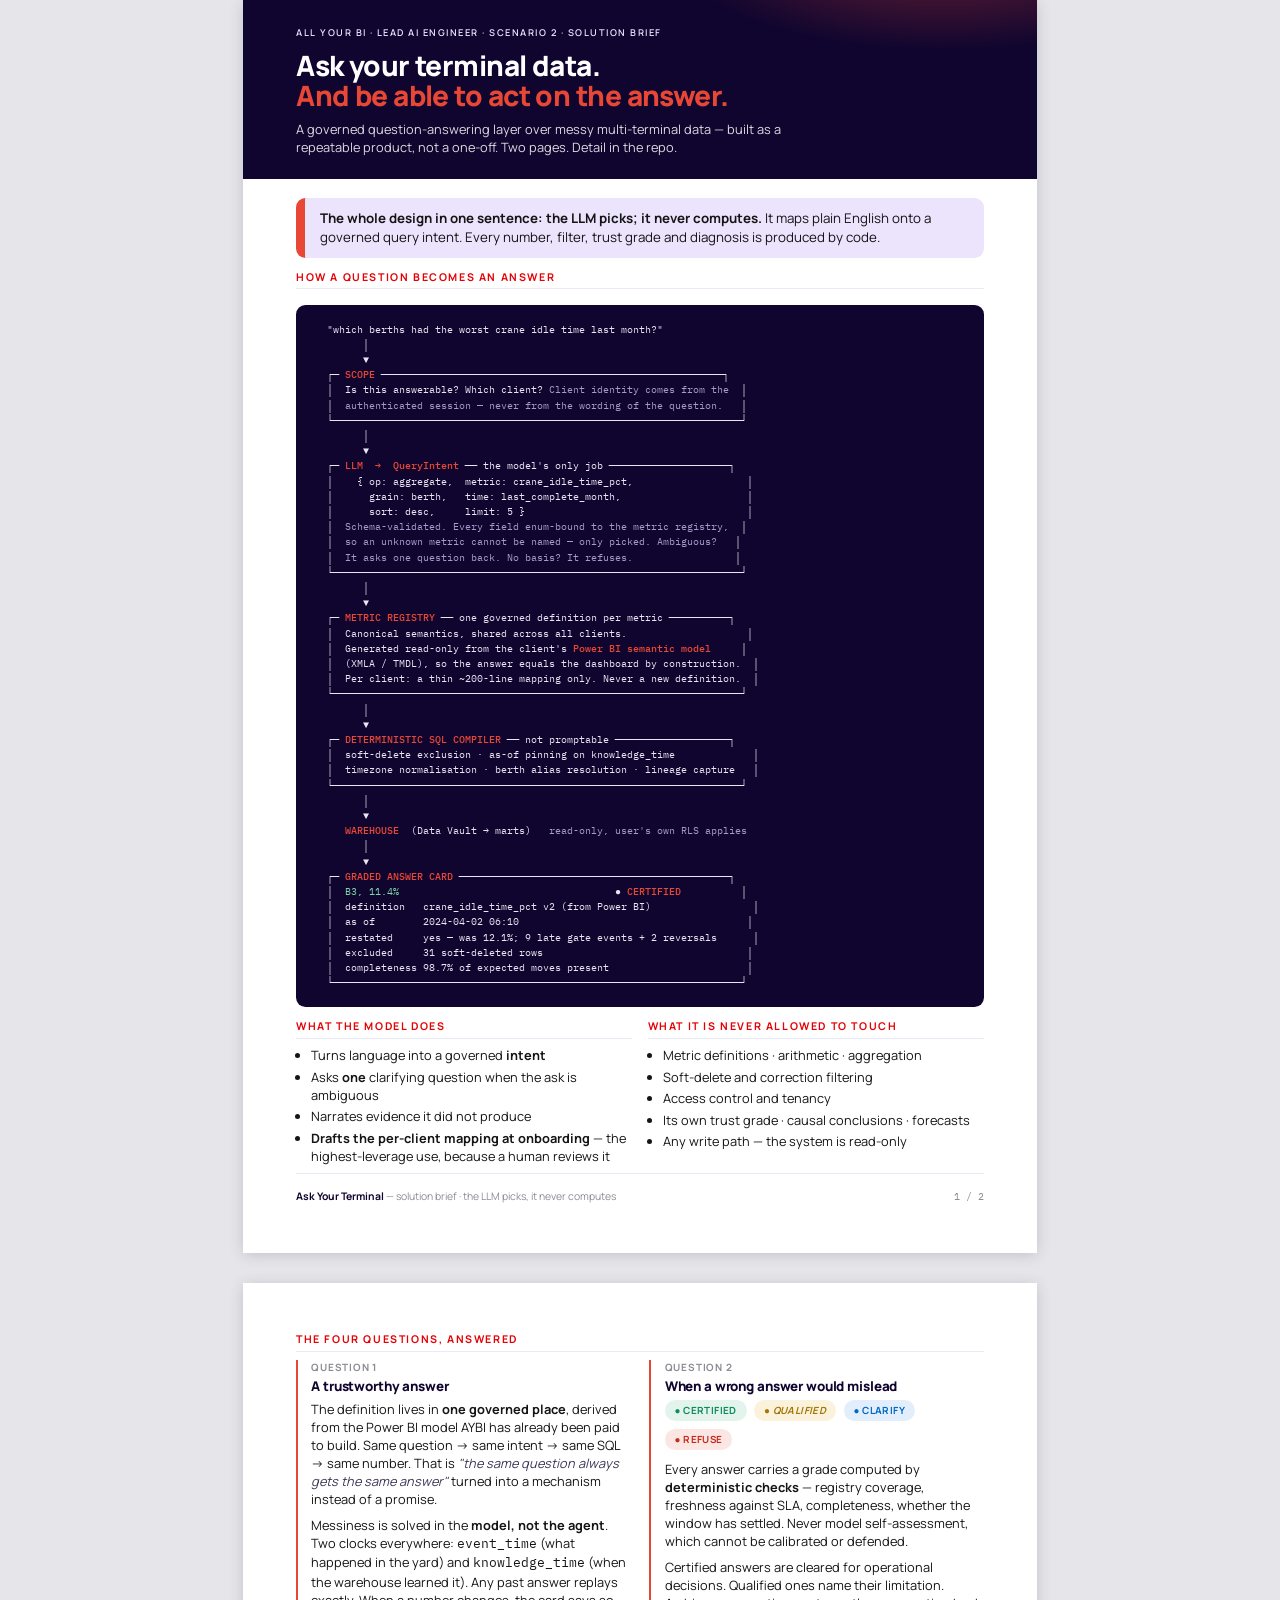
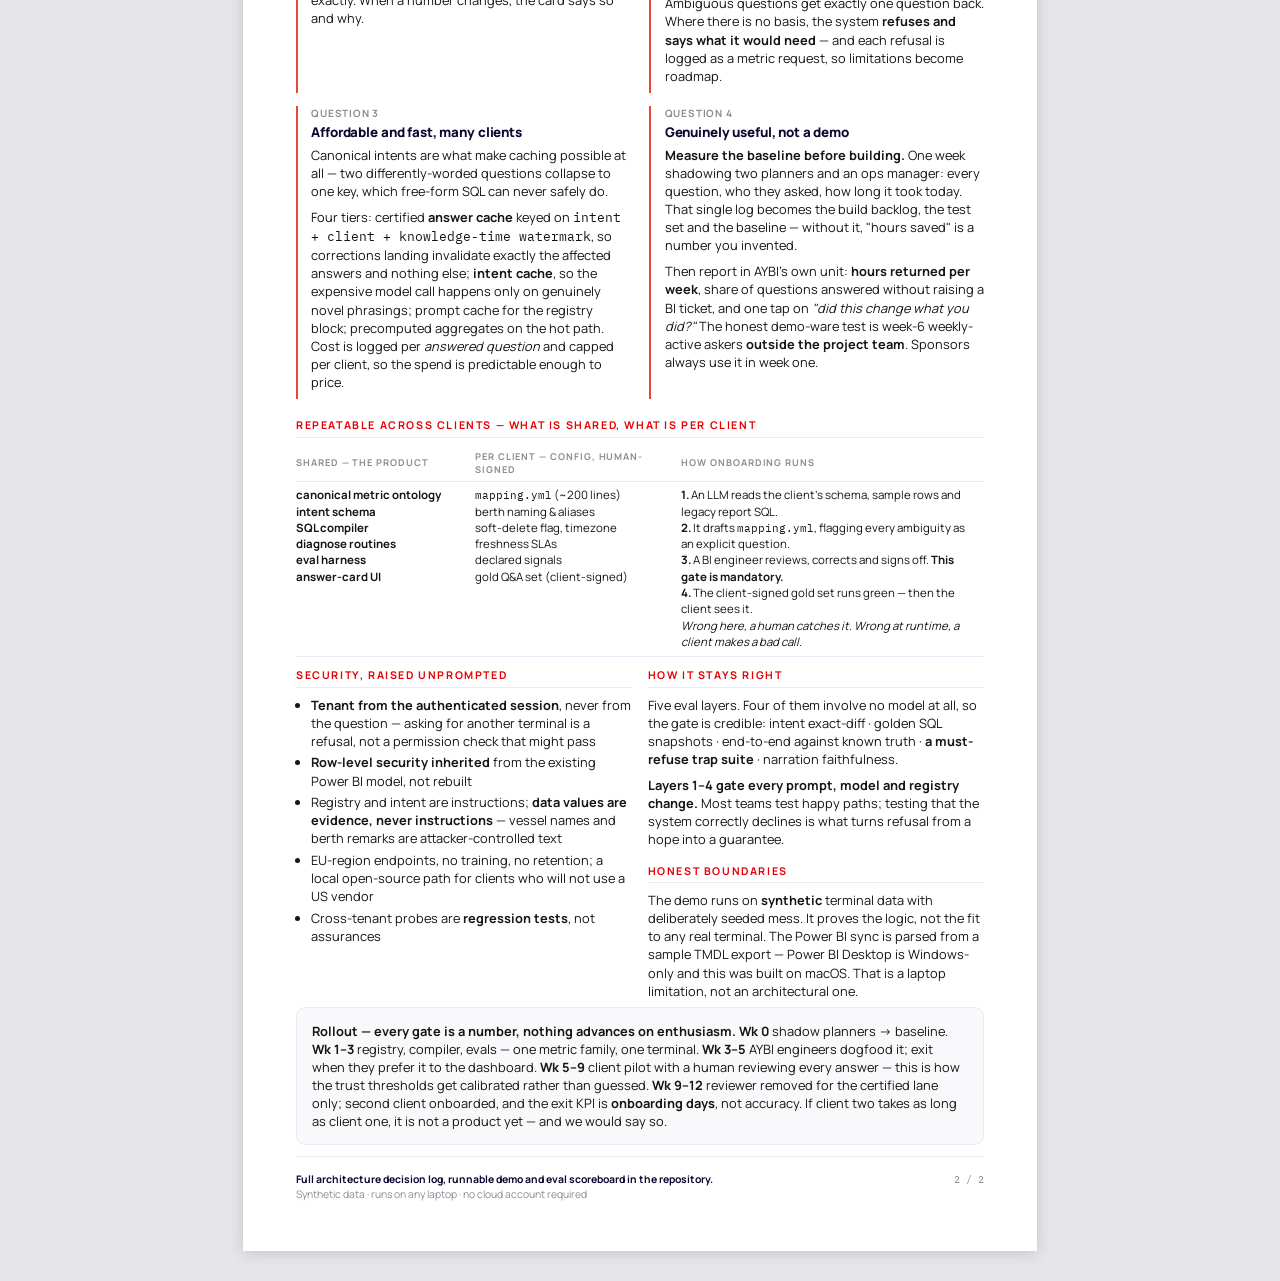
==== SOLUTION_BRIEF.html @ 462ec1a9 "Split docs by audience: 2-page solution brief ships, guide goes internal DECISIONS.html moves out of" ====
<!DOCTYPE html>
<html lang="en">
<head>
<meta charset="utf-8">
<meta name="viewport" content="width=device-width, initial-scale=1">
<title>Ask Your Terminal — Solution Brief</title>
<link rel="preconnect" href="https://fonts.googleapis.com">
<link rel="preconnect" href="https://fonts.gstatic.com" crossorigin>
<link href="https://fonts.googleapis.com/css2?family=Manrope:wght@400;500;600;800&family=IBM+Plex+Mono:wght@400;500&display=swap" rel="stylesheet">
<style>
@page{size:A4;margin:13mm 14mm}
:root{--dark:#10052f;--brand:#e94736;--brand-dark:#e50004;--purple:#403759;
  --lilac:#ece3fd;--g1:#f9f9fb;--g2:#e9ebf6;--g3:#8b8c93;--ink:#151515}
*{box-sizing:border-box}
body{margin:0;background:#e6e6ea;color:var(--ink);
  font-family:Manrope,-apple-system,Segoe UI,sans-serif;font-size:9.6pt;line-height:1.42}
code,pre,.mono{font-family:"IBM Plex Mono",ui-monospace,Menlo,monospace}
.page{width:210mm;min-height:297mm;padding:13mm 14mm;margin:0 auto 8mm;background:#fff;
  box-shadow:0 2px 14px rgba(16,5,47,.16);display:flex;flex-direction:column}

/* masthead */
.mast{background:var(--dark);color:#fff;margin:-13mm -14mm 5mm;padding:7mm 14mm 6mm;
  background-image:radial-gradient(420px 160px at 88% -30%,rgba(233,71,54,.42),transparent 65%)}
.mast .kick{font-size:7pt;letter-spacing:.16em;text-transform:uppercase;color:var(--lilac);
  font-weight:600;margin:0 0 3mm}
.mast h1{font-size:21pt;line-height:1.06;font-weight:800;letter-spacing:-.02em;margin:0 0 2.5mm}
.mast h1 em{font-style:normal;color:var(--brand)}
.mast p{margin:0;font-size:9.6pt;color:rgba(255,255,255,.85);max-width:62ch}

h2{font-size:8pt;letter-spacing:.15em;text-transform:uppercase;color:var(--brand-dark);
  font-weight:700;margin:5mm 0 2mm;padding-bottom:1mm;border-bottom:1px solid var(--g2)}
h2:first-of-type{margin-top:0}
h3{font-size:10pt;font-weight:800;margin:0 0 1mm;letter-spacing:-.01em}
p{margin:0 0 2mm}
.lead{font-size:10.2pt}
strong{font-weight:700}
.q{color:var(--purple);font-style:italic}

pre{background:var(--dark);color:#e9e6f3;padding:4.5mm 5mm;border-radius:2.5mm;
  font-size:7.6pt;line-height:1.5;margin:2mm 0 3mm;overflow:hidden}
pre b{color:var(--brand);font-weight:500}
pre i{color:#a49bcb;font-style:normal}
pre u{color:#7fd6a8;text-decoration:none}

.two{display:grid;grid-template-columns:1fr 1fr;gap:4mm}
.four{display:grid;grid-template-columns:1fr 1fr;gap:3.5mm 5mm}
.blk{border-left:2px solid var(--brand);padding-left:3.5mm}
.blk h3{color:var(--dark)}
.blk .qn{font-size:7.5pt;letter-spacing:.08em;text-transform:uppercase;color:var(--g3);
  font-weight:700;margin:0 0 .8mm}
ul{margin:0 0 2mm;padding-left:4mm}
li{margin:0 0 .9mm}

.callout{background:var(--g1);border:1px solid var(--g2);border-radius:2.5mm;padding:3.5mm 4mm;margin:0 0 3mm}
.callout p:last-child{margin-bottom:0}
.hero-line{background:var(--lilac);border-radius:2.5mm;padding:3mm 4mm;margin:0 0 3mm;
  font-size:10pt;border-left:2.5mm solid var(--brand)}
.hero-line p{margin:0}

table{width:100%;border-collapse:collapse;font-size:8.6pt;margin:0 0 3mm}
th{text-align:left;font-size:7pt;letter-spacing:.1em;text-transform:uppercase;color:var(--g3);
  border-bottom:1.5px solid var(--g2);padding:1.2mm 3mm 1.2mm 0;font-weight:700}
td{border-bottom:.5px solid var(--g2);padding:1.5mm 3mm 1.5mm 0;vertical-align:top}
td:first-child{font-weight:700;white-space:nowrap}

.badges{display:flex;gap:2mm;flex-wrap:wrap;margin:0 0 2.5mm}
.b{font-size:7.4pt;font-weight:700;padding:1mm 2.6mm;border-radius:10mm;letter-spacing:.04em}
.b.c{background:#e3f4ec;color:#0f8a5f}.b.q{background:#fbf2dc;color:#a37605}
.b.k{background:#e2eefc;color:#0069c2}.b.r{background:#fbe6e3;color:#c62b1c}

footer{margin-top:auto;padding-top:4mm;border-top:1px solid var(--g2);
  display:flex;justify-content:space-between;gap:4mm;font-size:7.8pt;color:var(--g3)}
footer b{color:var(--dark)}
.pnum{font-family:"IBM Plex Mono",monospace}

@media print{
  body{background:#fff}
  .page{box-shadow:none;margin:0;width:auto;min-height:0;padding:0}
  .page+.page{page-break-before:always}
  .mast{margin:0 0 5mm;padding:7mm 8mm 6mm;border-radius:0;
    -webkit-print-color-adjust:exact;print-color-adjust:exact}
  pre,.hero-line,.callout,.b{-webkit-print-color-adjust:exact;print-color-adjust:exact}
}
</style>
</head>
<body>

<!-- ══════════════ PAGE 1 ══════════════ -->
<section class="page">
  <div class="mast">
    <p class="kick">All Your BI · Lead AI Engineer · Scenario 2 · Solution Brief</p>
    <h1>Ask your terminal data.<br><em>And be able to act on the answer.</em></h1>
    <p>A governed question-answering layer over messy multi-terminal data — built as a
      repeatable product, not a one-off. Two pages. Detail in the repo.</p>
  </div>

  <div class="hero-line">
    <p><strong>The whole design in one sentence: the LLM picks; it never computes.</strong>
      It maps plain English onto a governed query intent. Every number, filter, trust grade
      and diagnosis is produced by code.</p>
  </div>

  <h2>How a question becomes an answer</h2>
<pre>  "which berths had the worst crane idle time last month?"
        │
        ▼
  ┌─ <b>SCOPE</b> ─────────────────────────────────────────────────────────┐
  │  Is this answerable? Which client? <i>Client identity comes from the</i>  │
  │  <i>authenticated session — never from the wording of the question.</i>   │
  └────────────────────────────────────────────────────────────────────┘
        │
        ▼
  ┌─ <b>LLM  →  QueryIntent</b> ── the model's only job ────────────────────┐
  │    { op: aggregate,  metric: crane_idle_time_pct,                   │
  │      grain: berth,   time: last_complete_month,                     │
  │      sort: desc,     limit: 5 }                                     │
  │  <i>Schema-validated. Every field enum-bound to the metric registry,</i>  │
  │  <i>so an unknown metric cannot be named — only picked. Ambiguous?</i>   │
  │  <i>It asks one question back. No basis? It refuses.</i>                 │
  └────────────────────────────────────────────────────────────────────┘
        │
        ▼
  ┌─ <b>METRIC REGISTRY</b> ── one governed definition per metric ──────────┐
  │  Canonical semantics, shared across all clients.                    │
  │  Generated read-only from the client's <b>Power BI semantic model</b>     │
  │  (XMLA / TMDL), so the answer equals the dashboard by construction.  │
  │  Per client: a thin ~200-line mapping only. Never a new definition.  │
  └────────────────────────────────────────────────────────────────────┘
        │
        ▼
  ┌─ <b>DETERMINISTIC SQL COMPILER</b> ── not promptable ───────────────────┐
  │  soft-delete exclusion · as-of pinning on knowledge_time             │
  │  timezone normalisation · berth alias resolution · lineage capture   │
  └────────────────────────────────────────────────────────────────────┘
        │
        ▼
     <b>WAREHOUSE</b>  (Data Vault → marts)   <i>read-only, user's own RLS applies</i>
        │
        ▼
  ┌─ <b>GRADED ANSWER CARD</b> ─────────────────────────────────────────────┐
  │  <u>B3, 11.4%</u>                                    ● <b>CERTIFIED</b>          │
  │  definition   crane_idle_time_pct v2 (from Power BI)                 │
  │  as of        2024-04-02 06:10                                      │
  │  restated     yes — was 12.1%; 9 late gate events + 2 reversals      │
  │  excluded     31 soft-deleted rows                                  │
  │  completeness 98.7% of expected moves present                       │
  └────────────────────────────────────────────────────────────────────┘</pre>

  <div class="two">
    <div>
      <h2>What the model does</h2>
      <ul>
        <li>Turns language into a governed <strong>intent</strong></li>
        <li>Asks <strong>one</strong> clarifying question when the ask is ambiguous</li>
        <li>Narrates evidence it did not produce</li>
        <li><strong>Drafts the per-client mapping at onboarding</strong> — the
          highest-leverage use, because a human reviews it</li>
      </ul>
    </div>
    <div>
      <h2>What it is never allowed to touch</h2>
      <ul>
        <li>Metric definitions · arithmetic · aggregation</li>
        <li>Soft-delete and correction filtering</li>
        <li>Access control and tenancy</li>
        <li>Its own trust grade · causal conclusions · forecasts</li>
        <li>Any write path — the system is read-only</li>
      </ul>
    </div>
  </div>

  <footer>
    <div><b>Ask Your Terminal</b> — solution brief · the LLM picks, it never computes</div>
    <div class="pnum">1 / 2</div>
  </footer>
</section>

<!-- ══════════════ PAGE 2 ══════════════ -->
<section class="page">

  <h2>The four questions, answered</h2>

  <div class="four">
    <div class="blk">
      <p class="qn">Question 1</p>
      <h3>A trustworthy answer</h3>
      <p>The definition lives in <strong>one governed place</strong>, derived from the
        Power BI model AYBI has already been paid to build. Same question → same intent →
        same SQL → same number. That is <span class="q">"the same question always gets the
        same answer"</span> turned into a mechanism instead of a promise.</p>
      <p>Messiness is solved in the <strong>model, not the agent</strong>. Two clocks
        everywhere: <code>event_time</code> (what happened in the yard) and
        <code>knowledge_time</code> (when the warehouse learned it). Any past answer
        replays exactly. When a number changes, the card says so and why.</p>
    </div>

    <div class="blk">
      <p class="qn">Question 2</p>
      <h3>When a wrong answer would mislead</h3>
      <div class="badges">
        <span class="b c">● CERTIFIED</span><span class="b q">● QUALIFIED</span>
        <span class="b k">● CLARIFY</span><span class="b r">● REFUSE</span>
      </div>
      <p>Every answer carries a grade computed by <strong>deterministic checks</strong> —
        registry coverage, freshness against SLA, completeness, whether the window has
        settled. Never model self-assessment, which cannot be calibrated or defended.</p>
      <p>Certified answers are cleared for operational decisions. Qualified ones name their
        limitation. Ambiguous questions get exactly one question back. Where there is no
        basis, the system <strong>refuses and says what it would need</strong> — and each
        refusal is logged as a metric request, so limitations become roadmap.</p>
    </div>

    <div class="blk">
      <p class="qn">Question 3</p>
      <h3>Affordable and fast, many clients</h3>
      <p>Canonical intents are what make caching possible at all — two differently-worded
        questions collapse to one key, which free-form SQL can never safely do.</p>
      <p>Four tiers: certified <strong>answer cache</strong> keyed on
        <code>intent + client + knowledge-time watermark</code>, so corrections landing
        invalidate exactly the affected answers and nothing else; <strong>intent
        cache</strong>, so the expensive model call happens only on genuinely novel
        phrasings; prompt cache for the registry block; precomputed aggregates on the hot
        path. Cost is logged per <em>answered question</em> and capped per client, so the
        spend is predictable enough to price.</p>
    </div>

    <div class="blk">
      <p class="qn">Question 4</p>
      <h3>Genuinely useful, not a demo</h3>
      <p><strong>Measure the baseline before building.</strong> One week shadowing two
        planners and an ops manager: every question, who they asked, how long it took
        today. That single log becomes the build backlog, the test set and the baseline —
        without it, "hours saved" is a number you invented.</p>
      <p>Then report in AYBI's own unit: <strong>hours returned per week</strong>, share of
        questions answered without raising a BI ticket, and one tap on <em>"did this change
        what you did?"</em> The honest demo-ware test is week-6 weekly-active askers
        <strong>outside the project team</strong>. Sponsors always use it in week one.</p>
    </div>
  </div>

  <h2>Repeatable across clients — what is shared, what is per client</h2>
  <table>
    <tr><th style="width:26%">Shared — the product</th><th style="width:30%">Per client — config, human-signed</th><th>How onboarding runs</th></tr>
    <tr>
      <td>canonical metric ontology<br>intent schema<br>SQL compiler<br>diagnose routines<br>eval harness<br>answer-card UI</td>
      <td><code>mapping.yml</code> (~200 lines)<br>berth naming &amp; aliases<br>soft-delete flag, timezone<br>freshness SLAs<br>declared signals<br>gold Q&amp;A set (client-signed)</td>
      <td><strong>1.</strong> An LLM reads the client's schema, sample rows and legacy report SQL.<br>
        <strong>2.</strong> It drafts <code>mapping.yml</code>, flagging every ambiguity as an explicit question.<br>
        <strong>3.</strong> A BI engineer reviews, corrects and signs off. <strong>This gate is mandatory.</strong><br>
        <strong>4.</strong> The client-signed gold set runs green — then the client sees it.<br>
        <em>Wrong here, a human catches it. Wrong at runtime, a client makes a bad call.</em></td>
    </tr>
  </table>

  <div class="two">
    <div>
      <h2>Security, raised unprompted</h2>
      <ul>
        <li><strong>Tenant from the authenticated session</strong>, never from the question —
          asking for another terminal is a refusal, not a permission check that might pass</li>
        <li><strong>Row-level security inherited</strong> from the existing Power BI model,
          not rebuilt</li>
        <li>Registry and intent are instructions; <strong>data values are evidence,
          never instructions</strong> — vessel names and berth remarks are
          attacker-controlled text</li>
        <li>EU-region endpoints, no training, no retention; a local open-source path for
          clients who will not use a US vendor</li>
        <li>Cross-tenant probes are <strong>regression tests</strong>, not assurances</li>
      </ul>
    </div>
    <div>
      <h2>How it stays right</h2>
      <p>Five eval layers. Four of them involve no model at all, so the gate is credible:
        intent exact-diff · golden SQL snapshots · end-to-end against known truth ·
        <strong>a must-refuse trap suite</strong> · narration faithfulness.</p>
      <p><strong>Layers 1–4 gate every prompt, model and registry change.</strong> Most
        teams test happy paths; testing that the system correctly declines is what turns
        refusal from a hope into a guarantee.</p>
      <h2 style="margin-top:4mm">Honest boundaries</h2>
      <p>The demo runs on <strong>synthetic</strong> terminal data with deliberately seeded
        mess. It proves the logic, not the fit to any real terminal. The Power BI sync is
        parsed from a sample TMDL export — Power BI Desktop is Windows-only and this was
        built on macOS. That is a laptop limitation, not an architectural one.</p>
    </div>
  </div>

  <div class="callout">
    <p><strong>Rollout — every gate is a number, nothing advances on enthusiasm.</strong>
      <strong>Wk 0</strong> shadow planners → baseline. <strong>Wk 1–3</strong> registry,
      compiler, evals — one metric family, one terminal. <strong>Wk 3–5</strong> AYBI
      engineers dogfood it; exit when they prefer it to the dashboard.
      <strong>Wk 5–9</strong> client pilot with a human reviewing every answer — this is
      how the trust thresholds get calibrated rather than guessed.
      <strong>Wk 9–12</strong> reviewer removed for the certified lane only; second client
      onboarded, and the exit KPI is <strong>onboarding days</strong>, not accuracy. If
      client two takes as long as client one, it is not a product yet — and we would say so.</p>
  </div>

  <footer>
    <div><b>Full architecture decision log, runnable demo and eval scoreboard in the repository.</b><br>
      Synthetic data · runs on any laptop · no cloud account required</div>
    <div class="pnum">2 / 2</div>
  </footer>
</section>

</body>
</html>
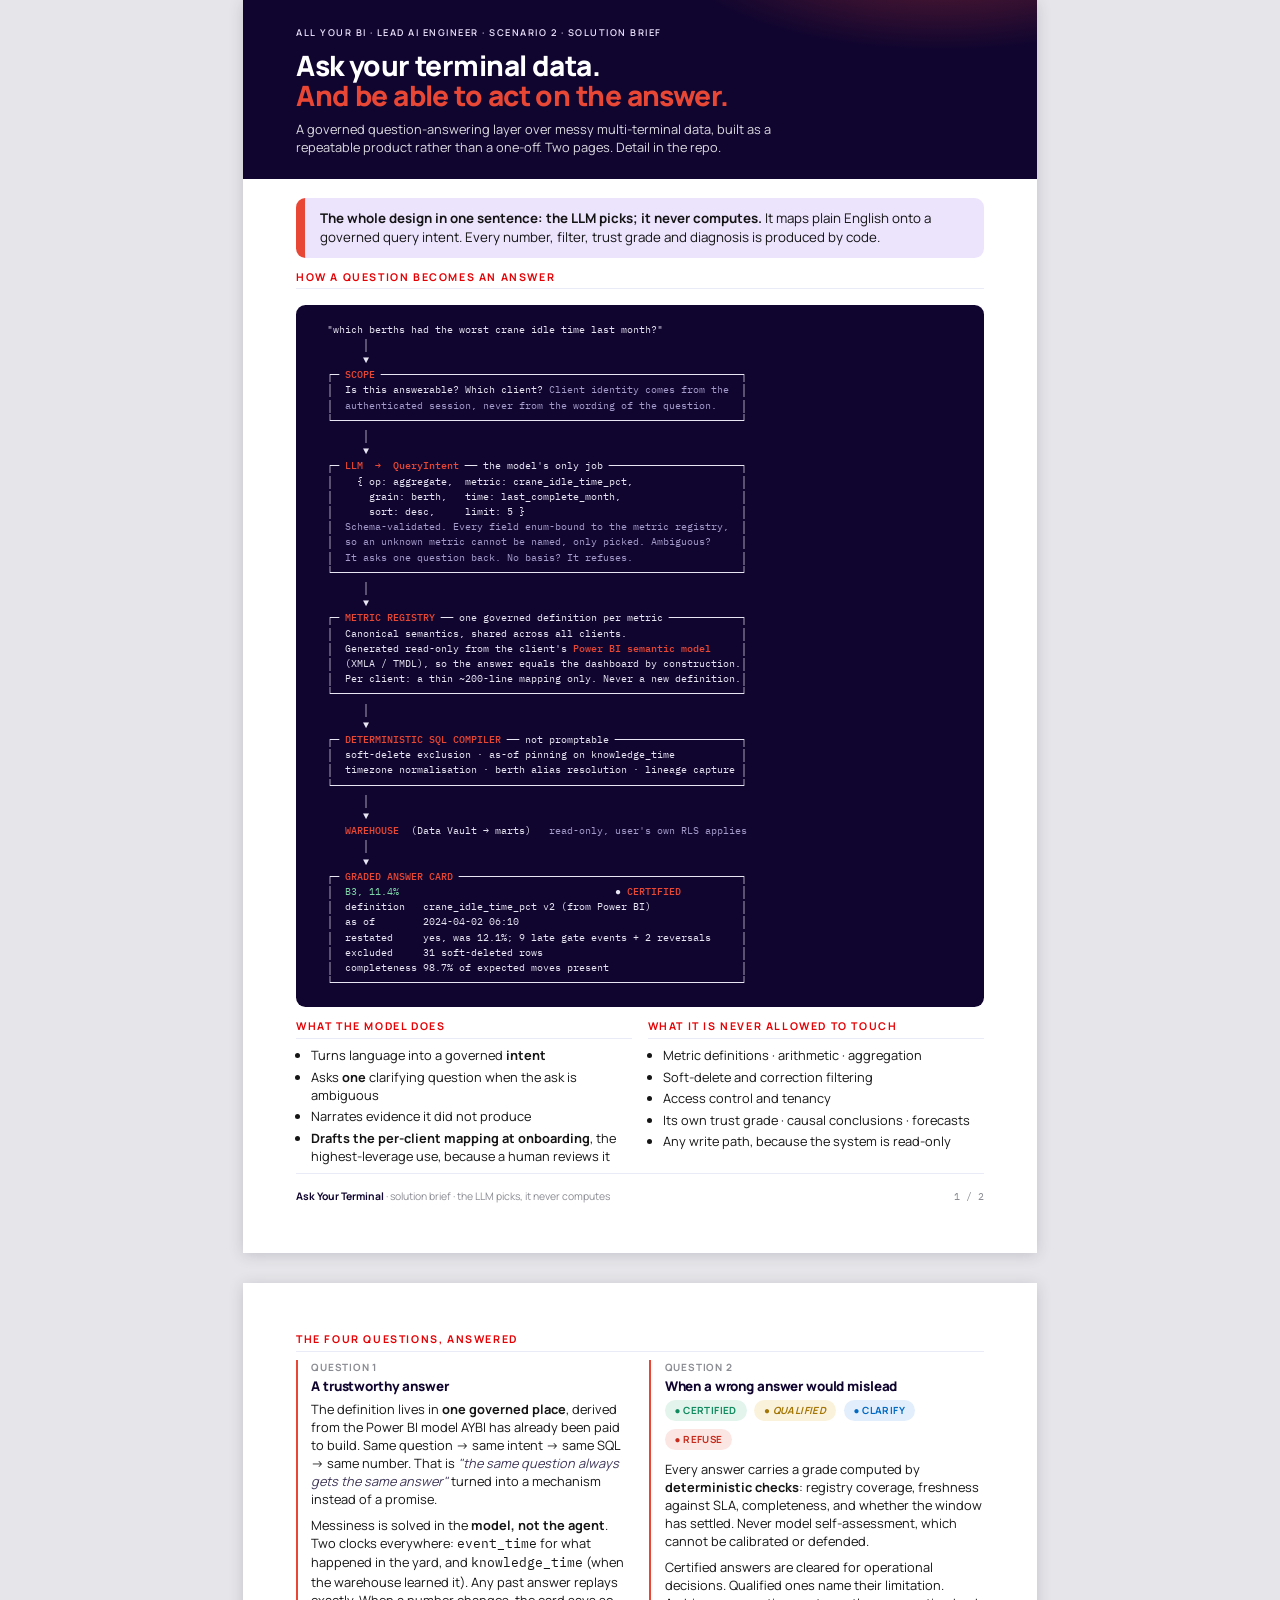
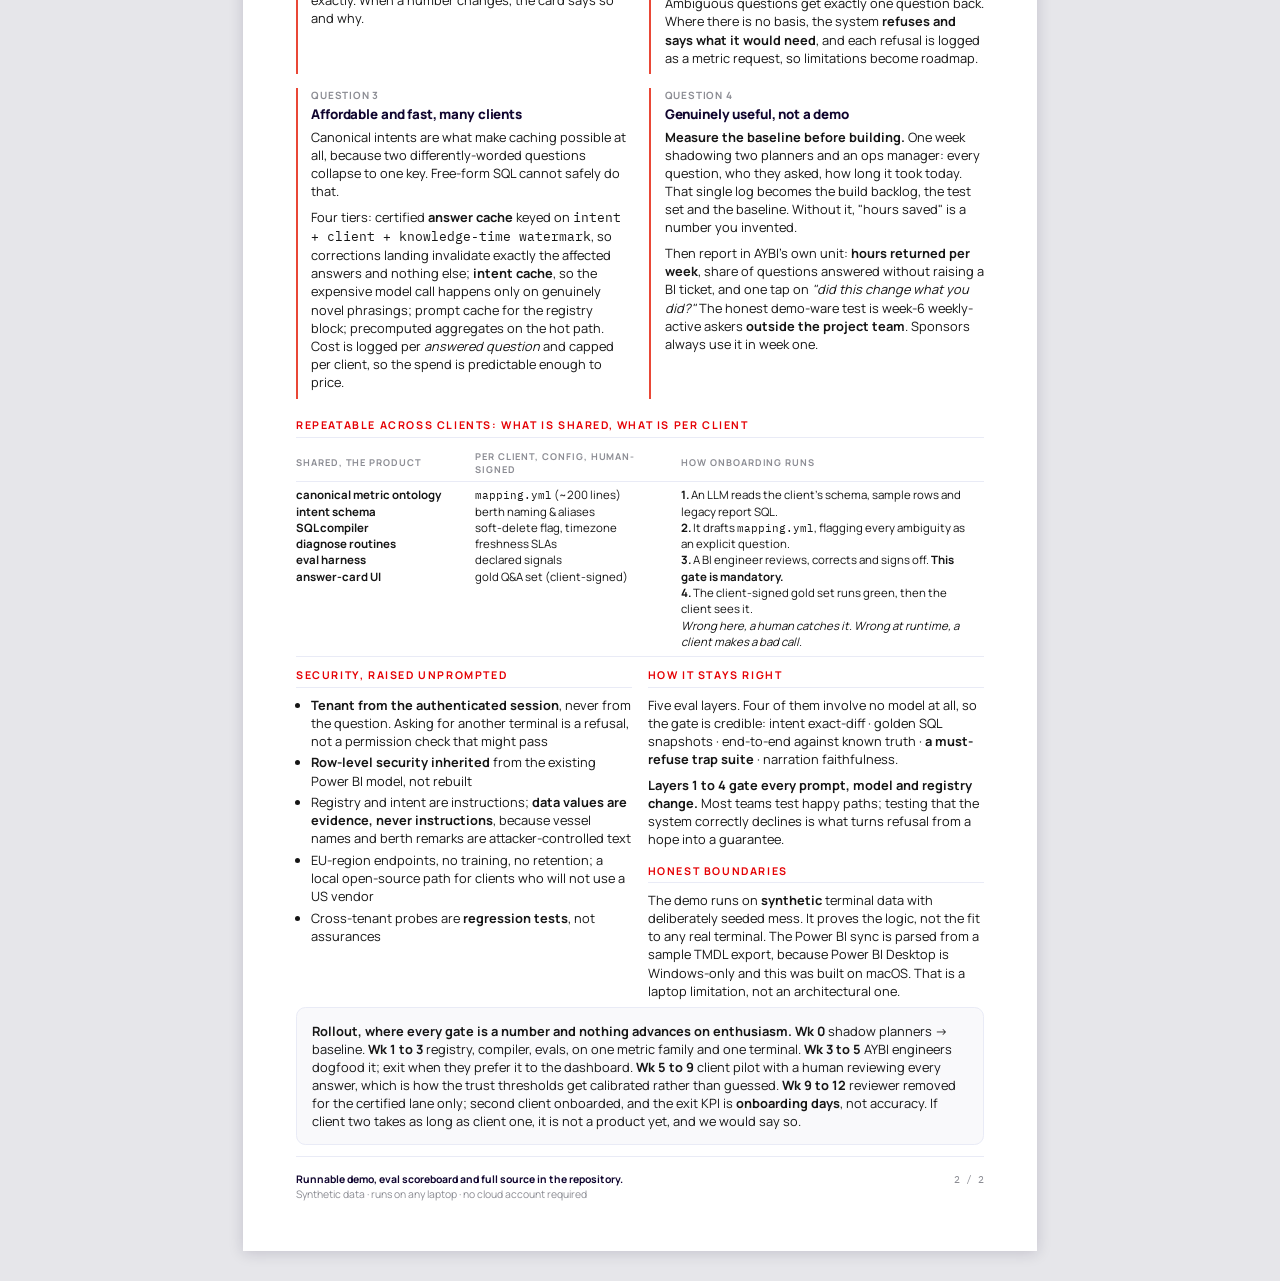
==== commit b4dc3a71: "Apply house style to the shipped documents No dash is used as punctuation in README.md or SOLUTION_B" ====
--- a/SOLUTION_BRIEF.html
+++ b/SOLUTION_BRIEF.html
@@ -3,7 +3,7 @@
 <head>
 <meta charset="utf-8">
 <meta name="viewport" content="width=device-width, initial-scale=1">
-<title>Ask Your Terminal — Solution Brief</title>
+<title>Ask Your Terminal · Solution Brief</title>
 <link rel="preconnect" href="https://fonts.googleapis.com">
 <link rel="preconnect" href="https://fonts.gstatic.com" crossorigin>
 <link href="https://fonts.googleapis.com/css2?family=Manrope:wght@400;500;600;800&family=IBM+Plex+Mono:wght@400;500&display=swap" rel="stylesheet">
@@ -90,8 +90,8 @@
   <div class="mast">
     <p class="kick">All Your BI · Lead AI Engineer · Scenario 2 · Solution Brief</p>
     <h1>Ask your terminal data.<br><em>And be able to act on the answer.</em></h1>
-    <p>A governed question-answering layer over messy multi-terminal data — built as a
-      repeatable product, not a one-off. Two pages. Detail in the repo.</p>
+    <p>A governed question-answering layer over messy multi-terminal data, built as a
+      repeatable product rather than a one-off. Two pages. Detail in the repo.</p>
   </div>
 
   <div class="hero-line">
@@ -104,46 +104,46 @@
 <pre>  "which berths had the worst crane idle time last month?"
         │
         ▼
-  ┌─ <b>SCOPE</b> ─────────────────────────────────────────────────────────┐
+  ┌─ <b>SCOPE</b> ────────────────────────────────────────────────────────────┐
   │  Is this answerable? Which client? <i>Client identity comes from the</i>  │
-  │  <i>authenticated session — never from the wording of the question.</i>   │
+  │  <i>authenticated session, never from the wording of the question.</i>    │
   └────────────────────────────────────────────────────────────────────┘
         │
         ▼
-  ┌─ <b>LLM  →  QueryIntent</b> ── the model's only job ────────────────────┐
-  │    { op: aggregate,  metric: crane_idle_time_pct,                   │
-  │      grain: berth,   time: last_complete_month,                     │
-  │      sort: desc,     limit: 5 }                                     │
+  ┌─ <b>LLM  →  QueryIntent</b> ── the model's only job ──────────────────────┐
+  │    { op: aggregate,  metric: crane_idle_time_pct,                  │
+  │      grain: berth,   time: last_complete_month,                    │
+  │      sort: desc,     limit: 5 }                                    │
   │  <i>Schema-validated. Every field enum-bound to the metric registry,</i>  │
-  │  <i>so an unknown metric cannot be named — only picked. Ambiguous?</i>   │
-  │  <i>It asks one question back. No basis? It refuses.</i>                 │
+  │  <i>so an unknown metric cannot be named, only picked. Ambiguous?</i>     │
+  │  <i>It asks one question back. No basis? It refuses.</i>                  │
   └────────────────────────────────────────────────────────────────────┘
         │
         ▼
-  ┌─ <b>METRIC REGISTRY</b> ── one governed definition per metric ──────────┐
-  │  Canonical semantics, shared across all clients.                    │
+  ┌─ <b>METRIC REGISTRY</b> ── one governed definition per metric ────────────┐
+  │  Canonical semantics, shared across all clients.                   │
   │  Generated read-only from the client's <b>Power BI semantic model</b>     │
-  │  (XMLA / TMDL), so the answer equals the dashboard by construction.  │
-  │  Per client: a thin ~200-line mapping only. Never a new definition.  │
+  │  (XMLA / TMDL), so the answer equals the dashboard by construction.│
+  │  Per client: a thin ~200-line mapping only. Never a new definition.│
   └────────────────────────────────────────────────────────────────────┘
         │
         ▼
-  ┌─ <b>DETERMINISTIC SQL COMPILER</b> ── not promptable ───────────────────┐
-  │  soft-delete exclusion · as-of pinning on knowledge_time             │
-  │  timezone normalisation · berth alias resolution · lineage capture   │
+  ┌─ <b>DETERMINISTIC SQL COMPILER</b> ── not promptable ─────────────────────┐
+  │  soft-delete exclusion · as-of pinning on knowledge_time           │
+  │  timezone normalisation · berth alias resolution · lineage capture │
   └────────────────────────────────────────────────────────────────────┘
         │
         ▼
      <b>WAREHOUSE</b>  (Data Vault → marts)   <i>read-only, user's own RLS applies</i>
         │
         ▼
-  ┌─ <b>GRADED ANSWER CARD</b> ─────────────────────────────────────────────┐
+  ┌─ <b>GRADED ANSWER CARD</b> ───────────────────────────────────────────────┐
   │  <u>B3, 11.4%</u>                                    ● <b>CERTIFIED</b>          │
-  │  definition   crane_idle_time_pct v2 (from Power BI)                 │
-  │  as of        2024-04-02 06:10                                      │
-  │  restated     yes — was 12.1%; 9 late gate events + 2 reversals      │
-  │  excluded     31 soft-deleted rows                                  │
-  │  completeness 98.7% of expected moves present                       │
+  │  definition   crane_idle_time_pct v2 (from Power BI)               │
+  │  as of        2024-04-02 06:10                                     │
+  │  restated     yes, was 12.1%; 9 late gate events + 2 reversals     │
+  │  excluded     31 soft-deleted rows                                 │
+  │  completeness 98.7% of expected moves present                      │
   └────────────────────────────────────────────────────────────────────┘</pre>
 
   <div class="two">
@@ -153,7 +153,7 @@
         <li>Turns language into a governed <strong>intent</strong></li>
         <li>Asks <strong>one</strong> clarifying question when the ask is ambiguous</li>
         <li>Narrates evidence it did not produce</li>
-        <li><strong>Drafts the per-client mapping at onboarding</strong> — the
+        <li><strong>Drafts the per-client mapping at onboarding</strong>, the
           highest-leverage use, because a human reviews it</li>
       </ul>
     </div>
@@ -164,13 +164,13 @@
         <li>Soft-delete and correction filtering</li>
         <li>Access control and tenancy</li>
         <li>Its own trust grade · causal conclusions · forecasts</li>
-        <li>Any write path — the system is read-only</li>
+        <li>Any write path, because the system is read-only</li>
       </ul>
     </div>
   </div>
 
   <footer>
-    <div><b>Ask Your Terminal</b> — solution brief · the LLM picks, it never computes</div>
+    <div><b>Ask Your Terminal</b> · solution brief · the LLM picks, it never computes</div>
     <div class="pnum">1 / 2</div>
   </footer>
 </section>
@@ -189,7 +189,7 @@
         same SQL → same number. That is <span class="q">"the same question always gets the
         same answer"</span> turned into a mechanism instead of a promise.</p>
       <p>Messiness is solved in the <strong>model, not the agent</strong>. Two clocks
-        everywhere: <code>event_time</code> (what happened in the yard) and
+        everywhere: <code>event_time</code> for what happened in the yard, and
         <code>knowledge_time</code> (when the warehouse learned it). Any past answer
         replays exactly. When a number changes, the card says so and why.</p>
     </div>
@@ -201,20 +201,21 @@
         <span class="b c">● CERTIFIED</span><span class="b q">● QUALIFIED</span>
         <span class="b k">● CLARIFY</span><span class="b r">● REFUSE</span>
       </div>
-      <p>Every answer carries a grade computed by <strong>deterministic checks</strong> —
-        registry coverage, freshness against SLA, completeness, whether the window has
+      <p>Every answer carries a grade computed by <strong>deterministic checks</strong>:
+        registry coverage, freshness against SLA, completeness, and whether the window has
         settled. Never model self-assessment, which cannot be calibrated or defended.</p>
       <p>Certified answers are cleared for operational decisions. Qualified ones name their
         limitation. Ambiguous questions get exactly one question back. Where there is no
-        basis, the system <strong>refuses and says what it would need</strong> — and each
+        basis, the system <strong>refuses and says what it would need</strong>, and each
         refusal is logged as a metric request, so limitations become roadmap.</p>
     </div>
 
     <div class="blk">
       <p class="qn">Question 3</p>
       <h3>Affordable and fast, many clients</h3>
-      <p>Canonical intents are what make caching possible at all — two differently-worded
-        questions collapse to one key, which free-form SQL can never safely do.</p>
+      <p>Canonical intents are what make caching possible at all, because two
+        differently-worded questions collapse to one key. Free-form SQL cannot safely
+        do that.</p>
       <p>Four tiers: certified <strong>answer cache</strong> keyed on
         <code>intent + client + knowledge-time watermark</code>, so corrections landing
         invalidate exactly the affected answers and nothing else; <strong>intent
@@ -229,8 +230,8 @@
       <h3>Genuinely useful, not a demo</h3>
       <p><strong>Measure the baseline before building.</strong> One week shadowing two
         planners and an ops manager: every question, who they asked, how long it took
-        today. That single log becomes the build backlog, the test set and the baseline —
-        without it, "hours saved" is a number you invented.</p>
+        today. That single log becomes the build backlog, the test set and the baseline.
+        Without it, "hours saved" is a number you invented.</p>
       <p>Then report in AYBI's own unit: <strong>hours returned per week</strong>, share of
         questions answered without raising a BI ticket, and one tap on <em>"did this change
         what you did?"</em> The honest demo-ware test is week-6 weekly-active askers
@@ -238,16 +239,16 @@
     </div>
   </div>
 
-  <h2>Repeatable across clients — what is shared, what is per client</h2>
+  <h2>Repeatable across clients: what is shared, what is per client</h2>
   <table>
-    <tr><th style="width:26%">Shared — the product</th><th style="width:30%">Per client — config, human-signed</th><th>How onboarding runs</th></tr>
+    <tr><th style="width:26%">Shared, the product</th><th style="width:30%">Per client, config, human-signed</th><th>How onboarding runs</th></tr>
     <tr>
       <td>canonical metric ontology<br>intent schema<br>SQL compiler<br>diagnose routines<br>eval harness<br>answer-card UI</td>
       <td><code>mapping.yml</code> (~200 lines)<br>berth naming &amp; aliases<br>soft-delete flag, timezone<br>freshness SLAs<br>declared signals<br>gold Q&amp;A set (client-signed)</td>
       <td><strong>1.</strong> An LLM reads the client's schema, sample rows and legacy report SQL.<br>
         <strong>2.</strong> It drafts <code>mapping.yml</code>, flagging every ambiguity as an explicit question.<br>
         <strong>3.</strong> A BI engineer reviews, corrects and signs off. <strong>This gate is mandatory.</strong><br>
-        <strong>4.</strong> The client-signed gold set runs green — then the client sees it.<br>
+        <strong>4.</strong> The client-signed gold set runs green, then the client sees it.<br>
         <em>Wrong here, a human catches it. Wrong at runtime, a client makes a bad call.</em></td>
     </tr>
   </table>
@@ -256,12 +257,12 @@
     <div>
       <h2>Security, raised unprompted</h2>
       <ul>
-        <li><strong>Tenant from the authenticated session</strong>, never from the question —
-          asking for another terminal is a refusal, not a permission check that might pass</li>
+        <li><strong>Tenant from the authenticated session</strong>, never from the question.
+          Asking for another terminal is a refusal, not a permission check that might pass</li>
         <li><strong>Row-level security inherited</strong> from the existing Power BI model,
           not rebuilt</li>
         <li>Registry and intent are instructions; <strong>data values are evidence,
-          never instructions</strong> — vessel names and berth remarks are
+          never instructions</strong>, because vessel names and berth remarks are
           attacker-controlled text</li>
         <li>EU-region endpoints, no training, no retention; a local open-source path for
           clients who will not use a US vendor</li>
@@ -273,31 +274,32 @@
       <p>Five eval layers. Four of them involve no model at all, so the gate is credible:
         intent exact-diff · golden SQL snapshots · end-to-end against known truth ·
         <strong>a must-refuse trap suite</strong> · narration faithfulness.</p>
-      <p><strong>Layers 1–4 gate every prompt, model and registry change.</strong> Most
+      <p><strong>Layers 1 to 4 gate every prompt, model and registry change.</strong> Most
         teams test happy paths; testing that the system correctly declines is what turns
         refusal from a hope into a guarantee.</p>
       <h2 style="margin-top:4mm">Honest boundaries</h2>
       <p>The demo runs on <strong>synthetic</strong> terminal data with deliberately seeded
         mess. It proves the logic, not the fit to any real terminal. The Power BI sync is
-        parsed from a sample TMDL export — Power BI Desktop is Windows-only and this was
-        built on macOS. That is a laptop limitation, not an architectural one.</p>
+        parsed from a sample TMDL export, because Power BI Desktop is Windows-only and this
+        was built on macOS. That is a laptop limitation, not an architectural one.</p>
     </div>
   </div>
 
   <div class="callout">
-    <p><strong>Rollout — every gate is a number, nothing advances on enthusiasm.</strong>
-      <strong>Wk 0</strong> shadow planners → baseline. <strong>Wk 1–3</strong> registry,
-      compiler, evals — one metric family, one terminal. <strong>Wk 3–5</strong> AYBI
-      engineers dogfood it; exit when they prefer it to the dashboard.
-      <strong>Wk 5–9</strong> client pilot with a human reviewing every answer — this is
-      how the trust thresholds get calibrated rather than guessed.
-      <strong>Wk 9–12</strong> reviewer removed for the certified lane only; second client
-      onboarded, and the exit KPI is <strong>onboarding days</strong>, not accuracy. If
-      client two takes as long as client one, it is not a product yet — and we would say so.</p>
+    <p><strong>Rollout, where every gate is a number and nothing advances on
+      enthusiasm.</strong> <strong>Wk 0</strong> shadow planners → baseline.
+      <strong>Wk 1 to 3</strong> registry, compiler, evals, on one metric family and one
+      terminal. <strong>Wk 3 to 5</strong> AYBI engineers dogfood it; exit when they prefer
+      it to the dashboard. <strong>Wk 5 to 9</strong> client pilot with a human reviewing
+      every answer, which is how the trust thresholds get calibrated rather than guessed.
+      <strong>Wk 9 to 12</strong> reviewer removed for the certified lane only; second
+      client onboarded, and the exit KPI is <strong>onboarding days</strong>, not accuracy.
+      If client two takes as long as client one, it is not a product yet, and we would
+      say so.</p>
   </div>
 
   <footer>
-    <div><b>Full architecture decision log, runnable demo and eval scoreboard in the repository.</b><br>
+    <div><b>Runnable demo, eval scoreboard and full source in the repository.</b><br>
       Synthetic data · runs on any laptop · no cloud account required</div>
     <div class="pnum">2 / 2</div>
   </footer>
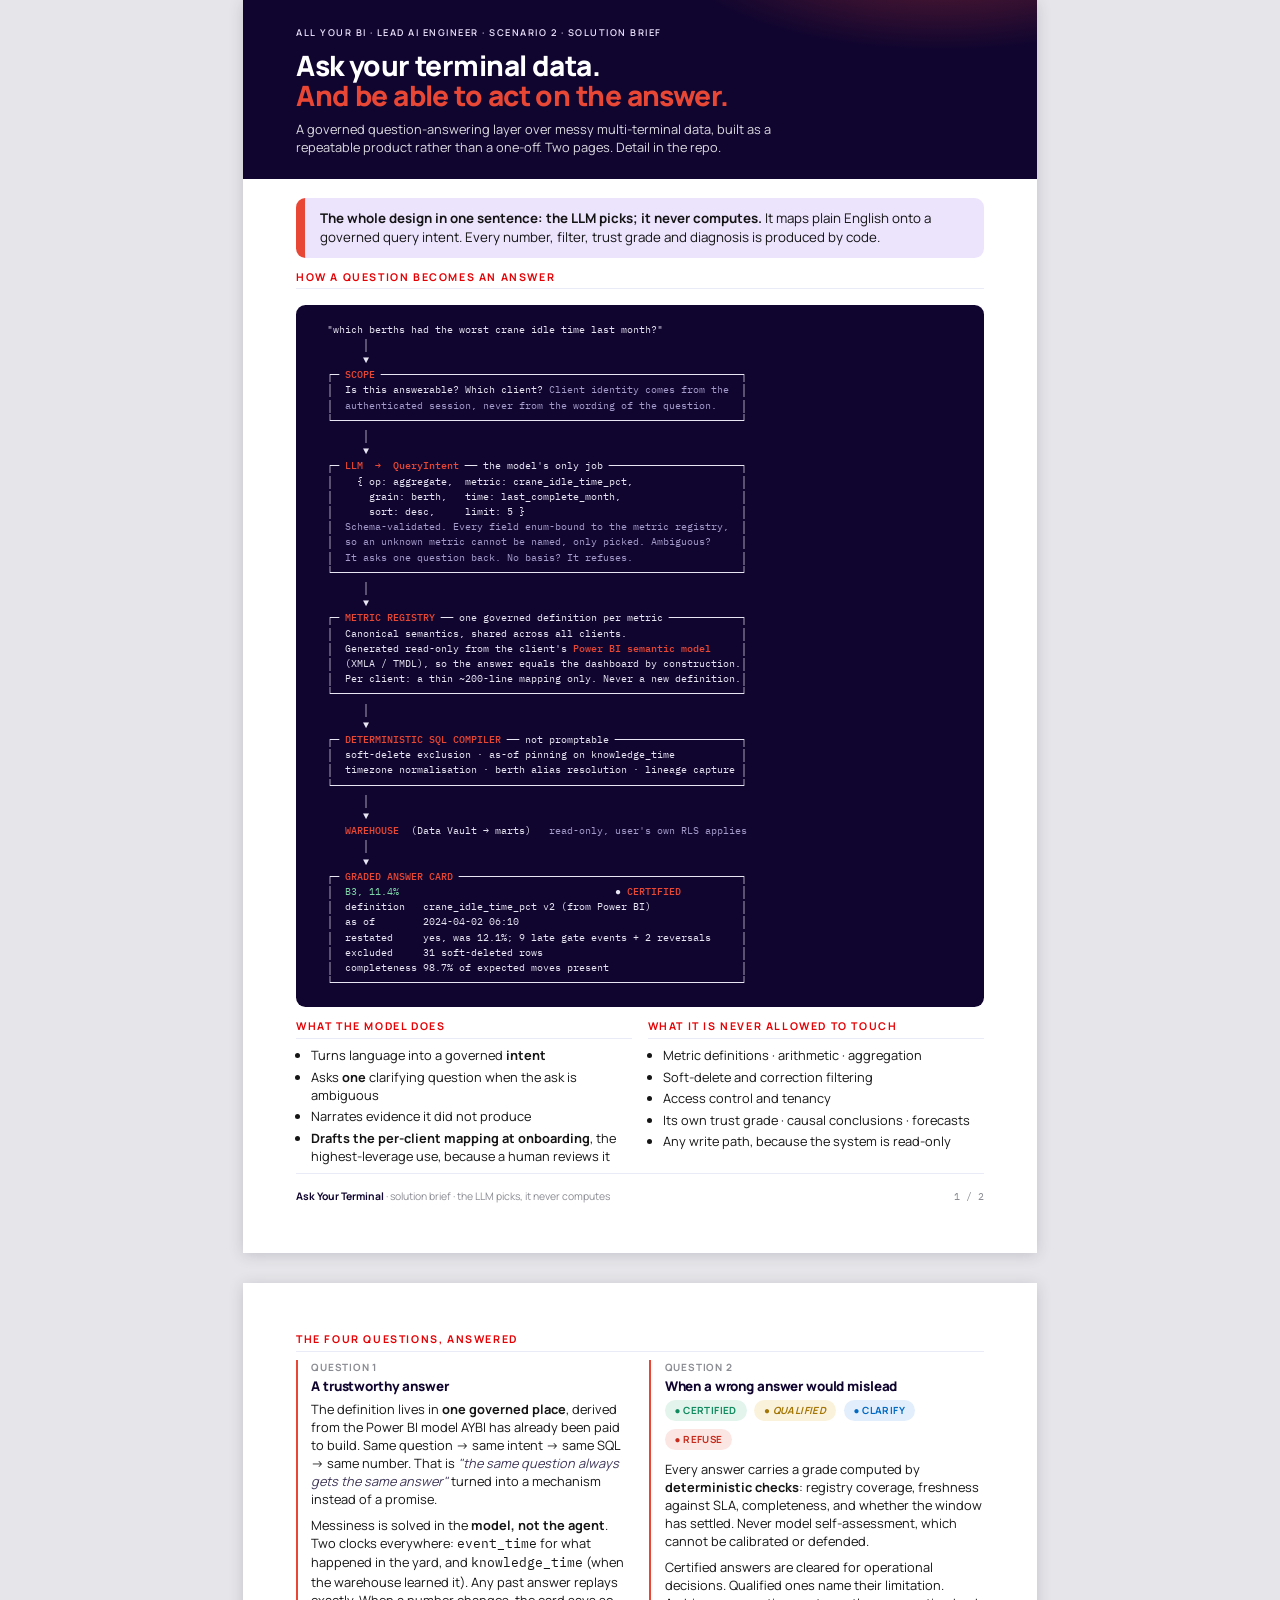
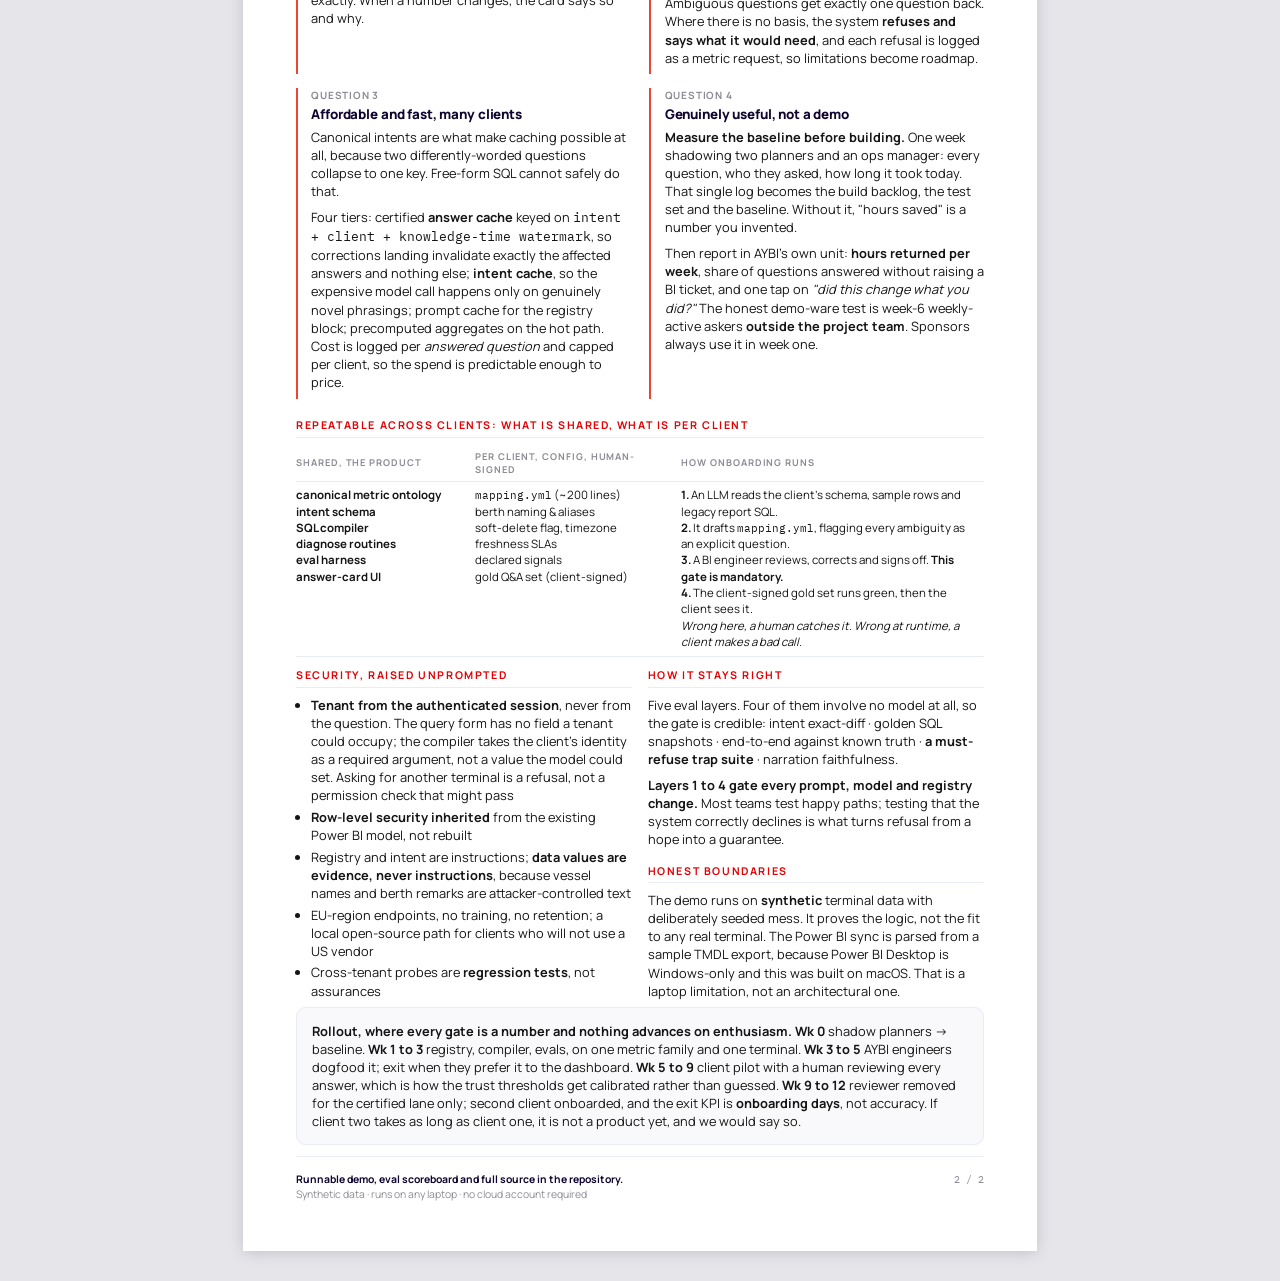
==== commit 627a3e1a: "Clarify tenant isolation wording in solution brief The compiler takes the client's identity as a req" ====
--- a/SOLUTION_BRIEF.html
+++ b/SOLUTION_BRIEF.html
@@ -258,7 +258,9 @@
       <h2>Security, raised unprompted</h2>
       <ul>
         <li><strong>Tenant from the authenticated session</strong>, never from the question.
-          Asking for another terminal is a refusal, not a permission check that might pass</li>
+          The query form has no field a tenant could occupy; the compiler takes the client's
+          identity as a required argument, not a value the model could set. Asking for
+          another terminal is a refusal, not a permission check that might pass</li>
         <li><strong>Row-level security inherited</strong> from the existing Power BI model,
           not rebuilt</li>
         <li>Registry and intent are instructions; <strong>data values are evidence,
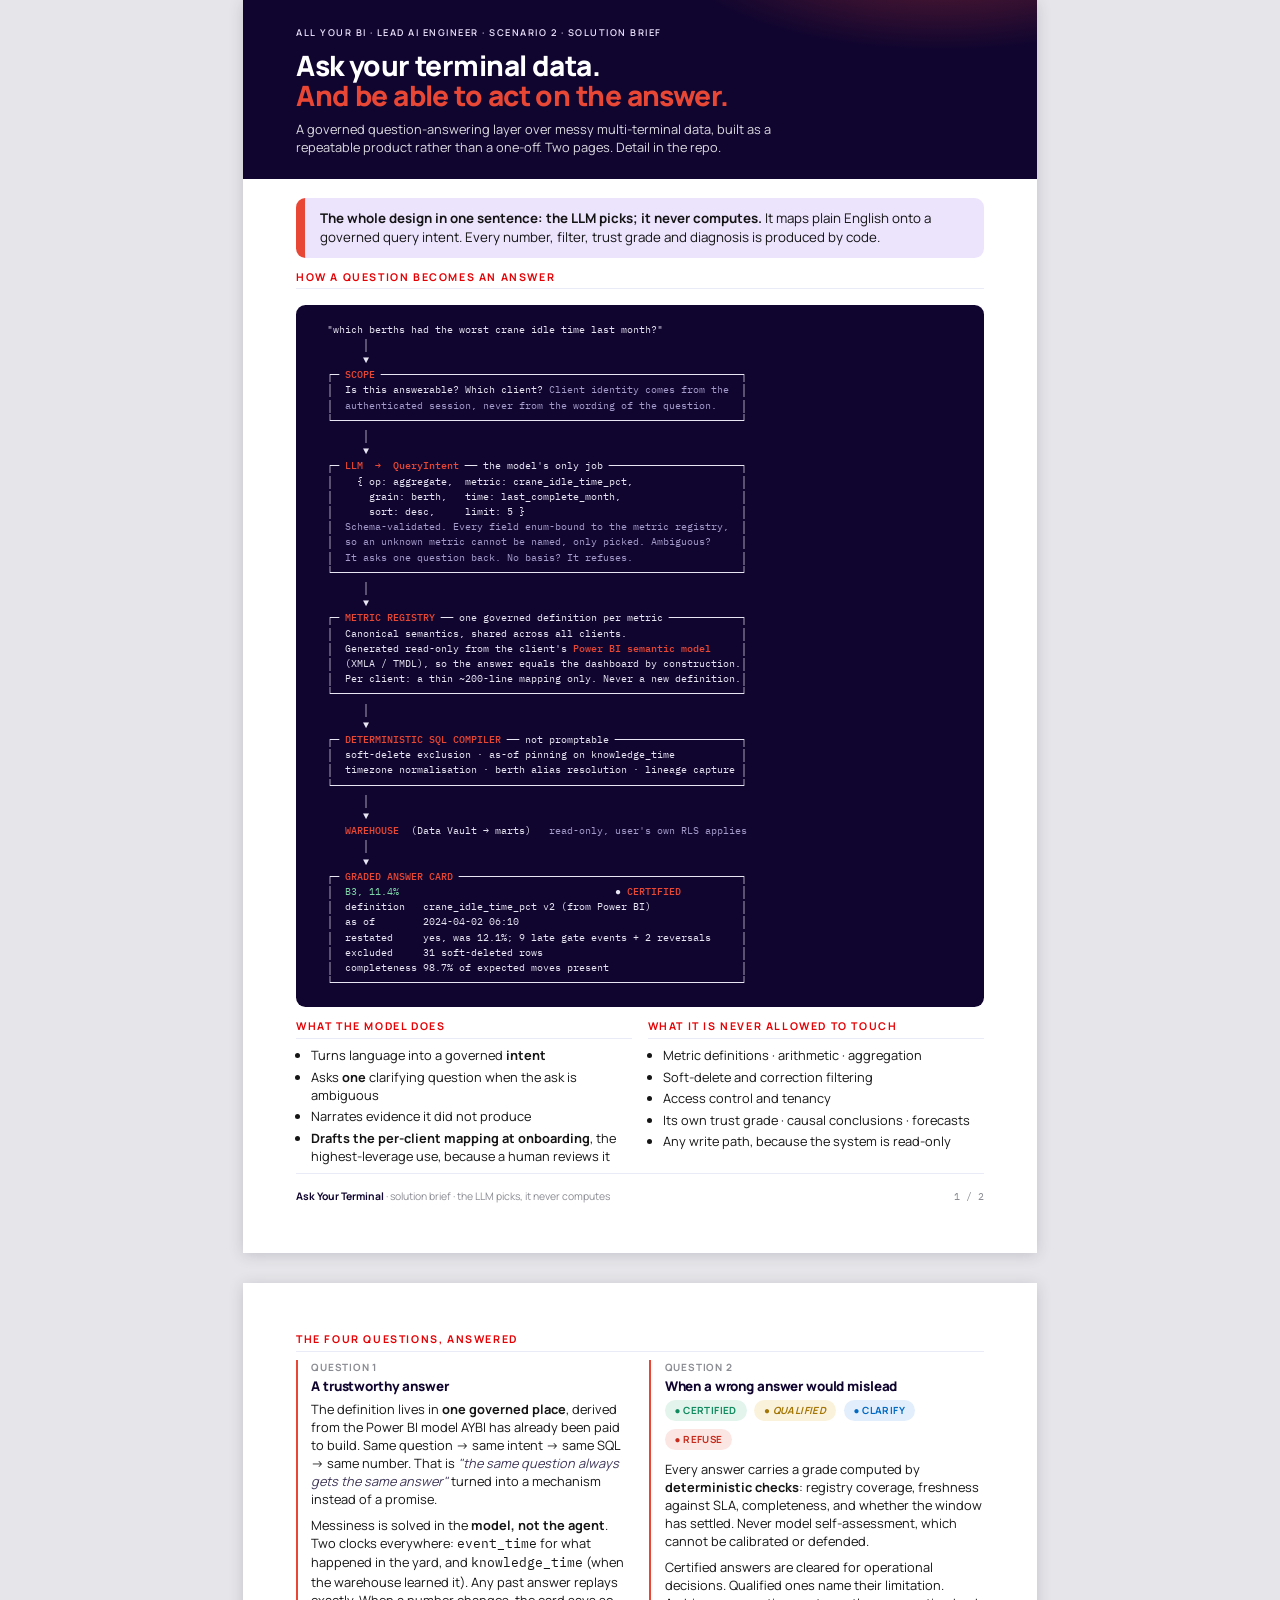
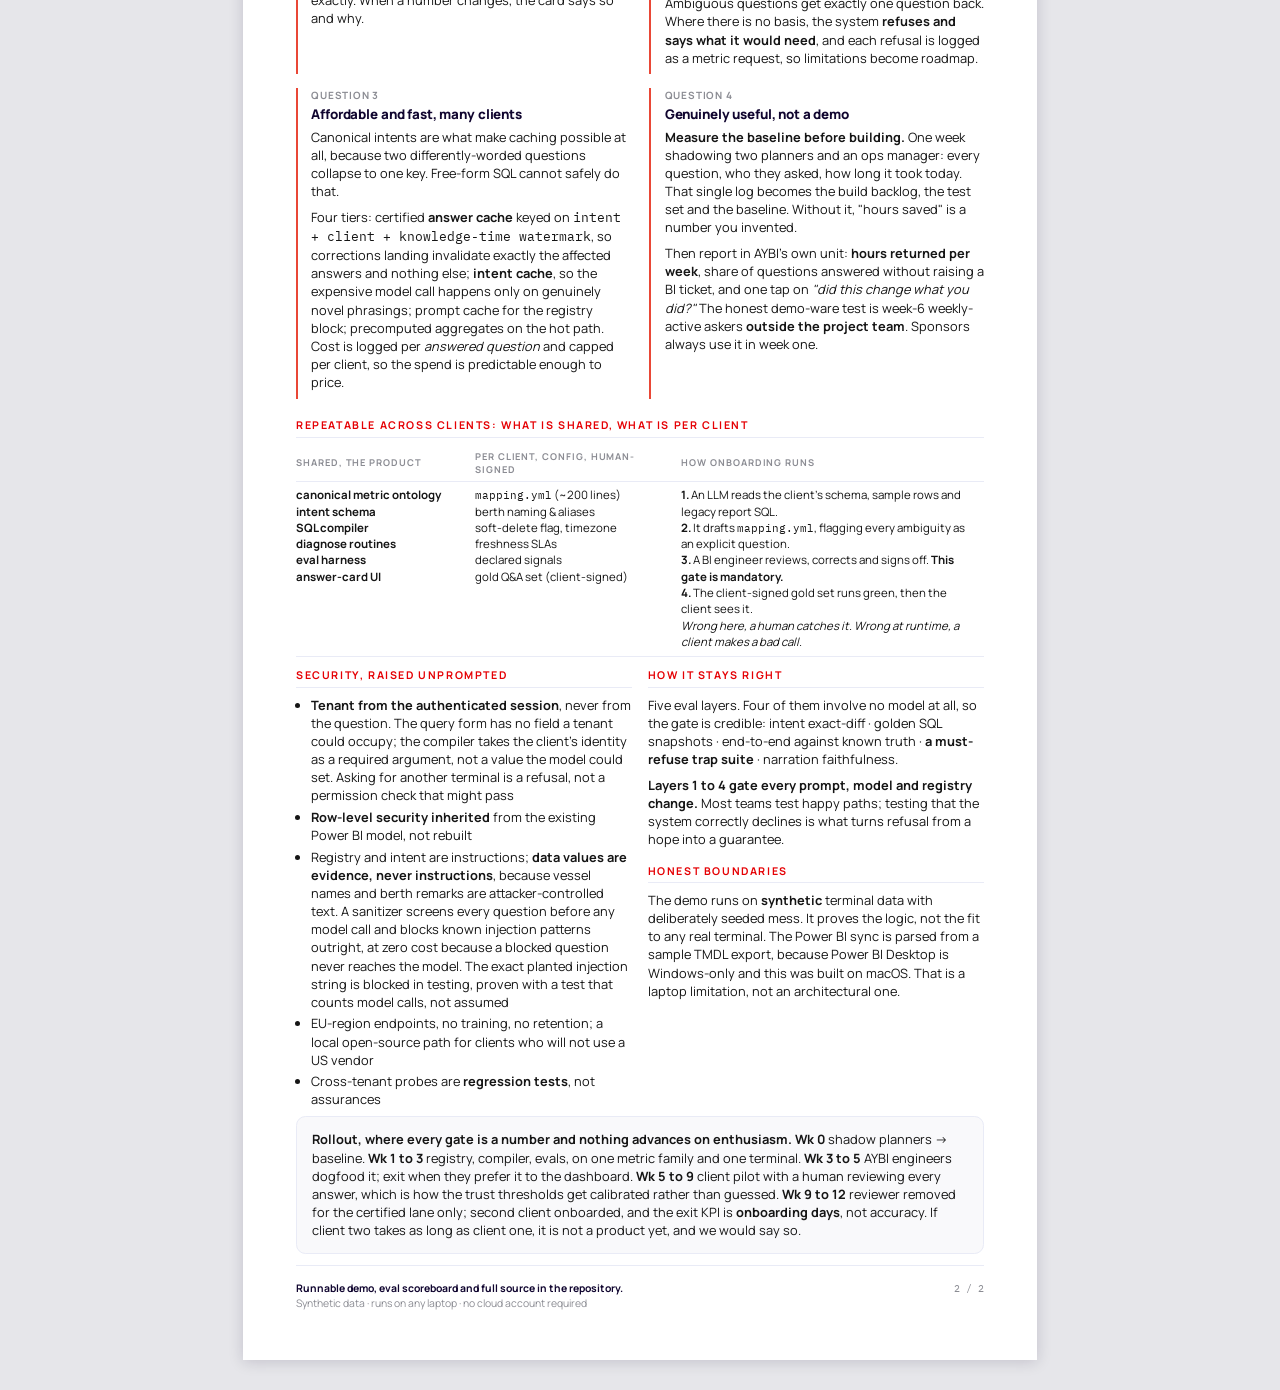
==== commit f574ae36: "Update solution brief for the sanitizer and guarded extraction Notes that a sanitizer screens every " ====
--- a/SOLUTION_BRIEF.html
+++ b/SOLUTION_BRIEF.html
@@ -265,7 +265,10 @@
           not rebuilt</li>
         <li>Registry and intent are instructions; <strong>data values are evidence,
           never instructions</strong>, because vessel names and berth remarks are
-          attacker-controlled text</li>
+          attacker-controlled text. A sanitizer screens every question before any model
+          call and blocks known injection patterns outright, at zero cost because a
+          blocked question never reaches the model. The exact planted injection string is
+          blocked in testing, proven with a test that counts model calls, not assumed</li>
         <li>EU-region endpoints, no training, no retention; a local open-source path for
           clients who will not use a US vendor</li>
         <li>Cross-tenant probes are <strong>regression tests</strong>, not assurances</li>
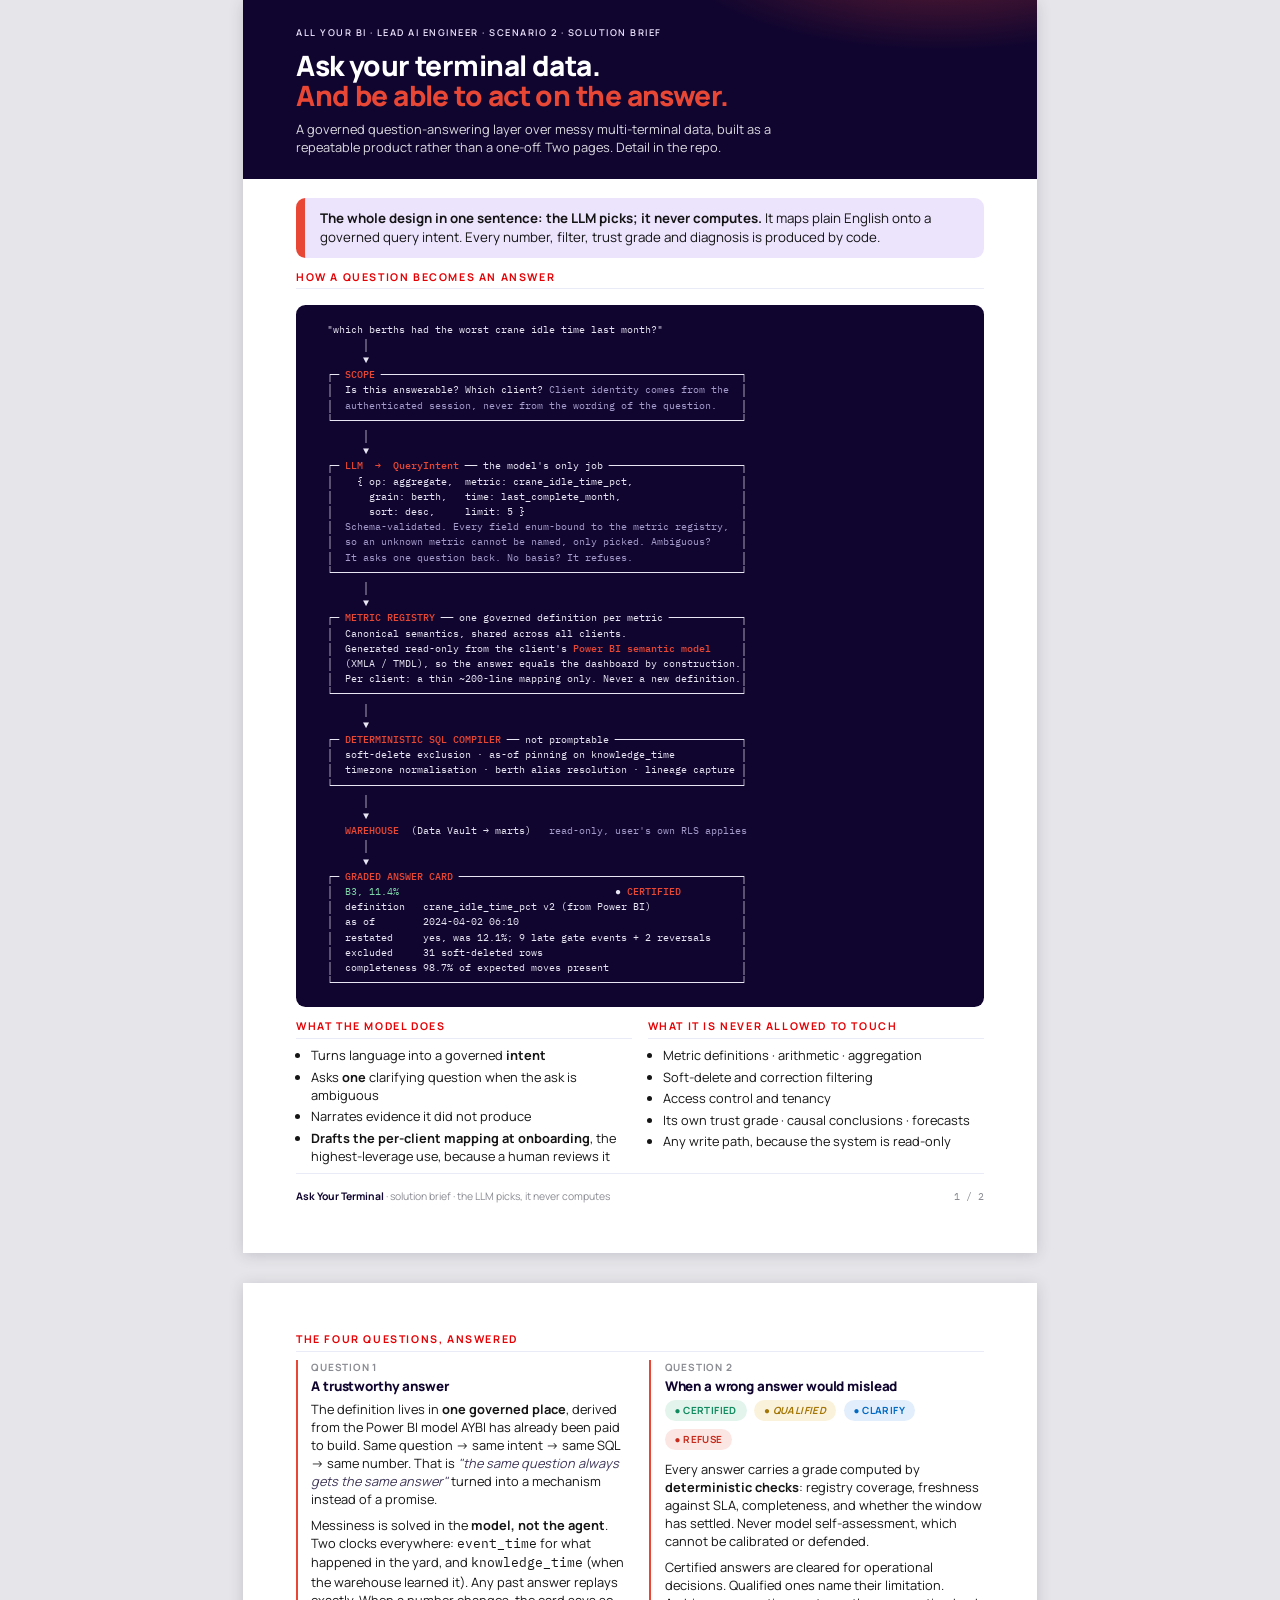
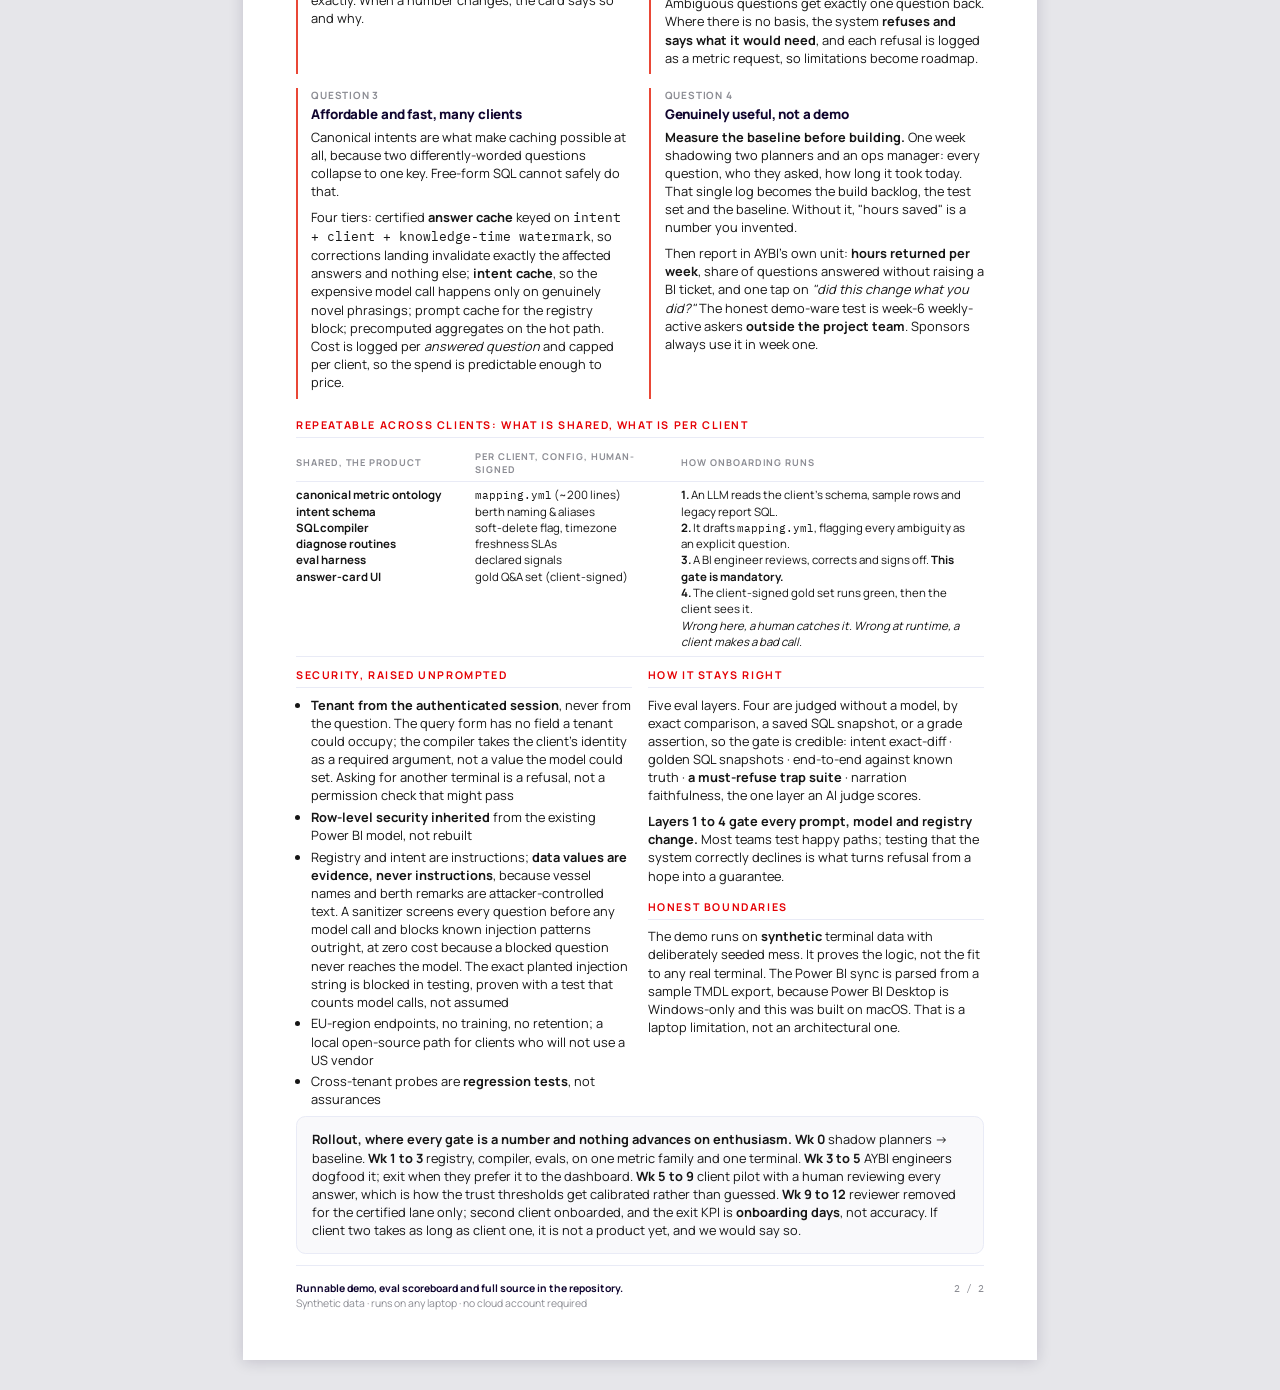
==== commit 02e70219: "Correct the eval layer claims in the solution brief Layers 1, 3 and 4 still call the live model to p" ====
--- a/SOLUTION_BRIEF.html
+++ b/SOLUTION_BRIEF.html
@@ -276,9 +276,11 @@
     </div>
     <div>
       <h2>How it stays right</h2>
-      <p>Five eval layers. Four of them involve no model at all, so the gate is credible:
-        intent exact-diff · golden SQL snapshots · end-to-end against known truth ·
-        <strong>a must-refuse trap suite</strong> · narration faithfulness.</p>
+      <p>Five eval layers. Four are judged without a model, by exact comparison, a saved
+        SQL snapshot, or a grade assertion, so the gate is credible: intent exact-diff ·
+        golden SQL snapshots · end-to-end against known truth ·
+        <strong>a must-refuse trap suite</strong> · narration faithfulness, the one layer an
+        AI judge scores.</p>
       <p><strong>Layers 1 to 4 gate every prompt, model and registry change.</strong> Most
         teams test happy paths; testing that the system correctly declines is what turns
         refusal from a hope into a guarantee.</p>
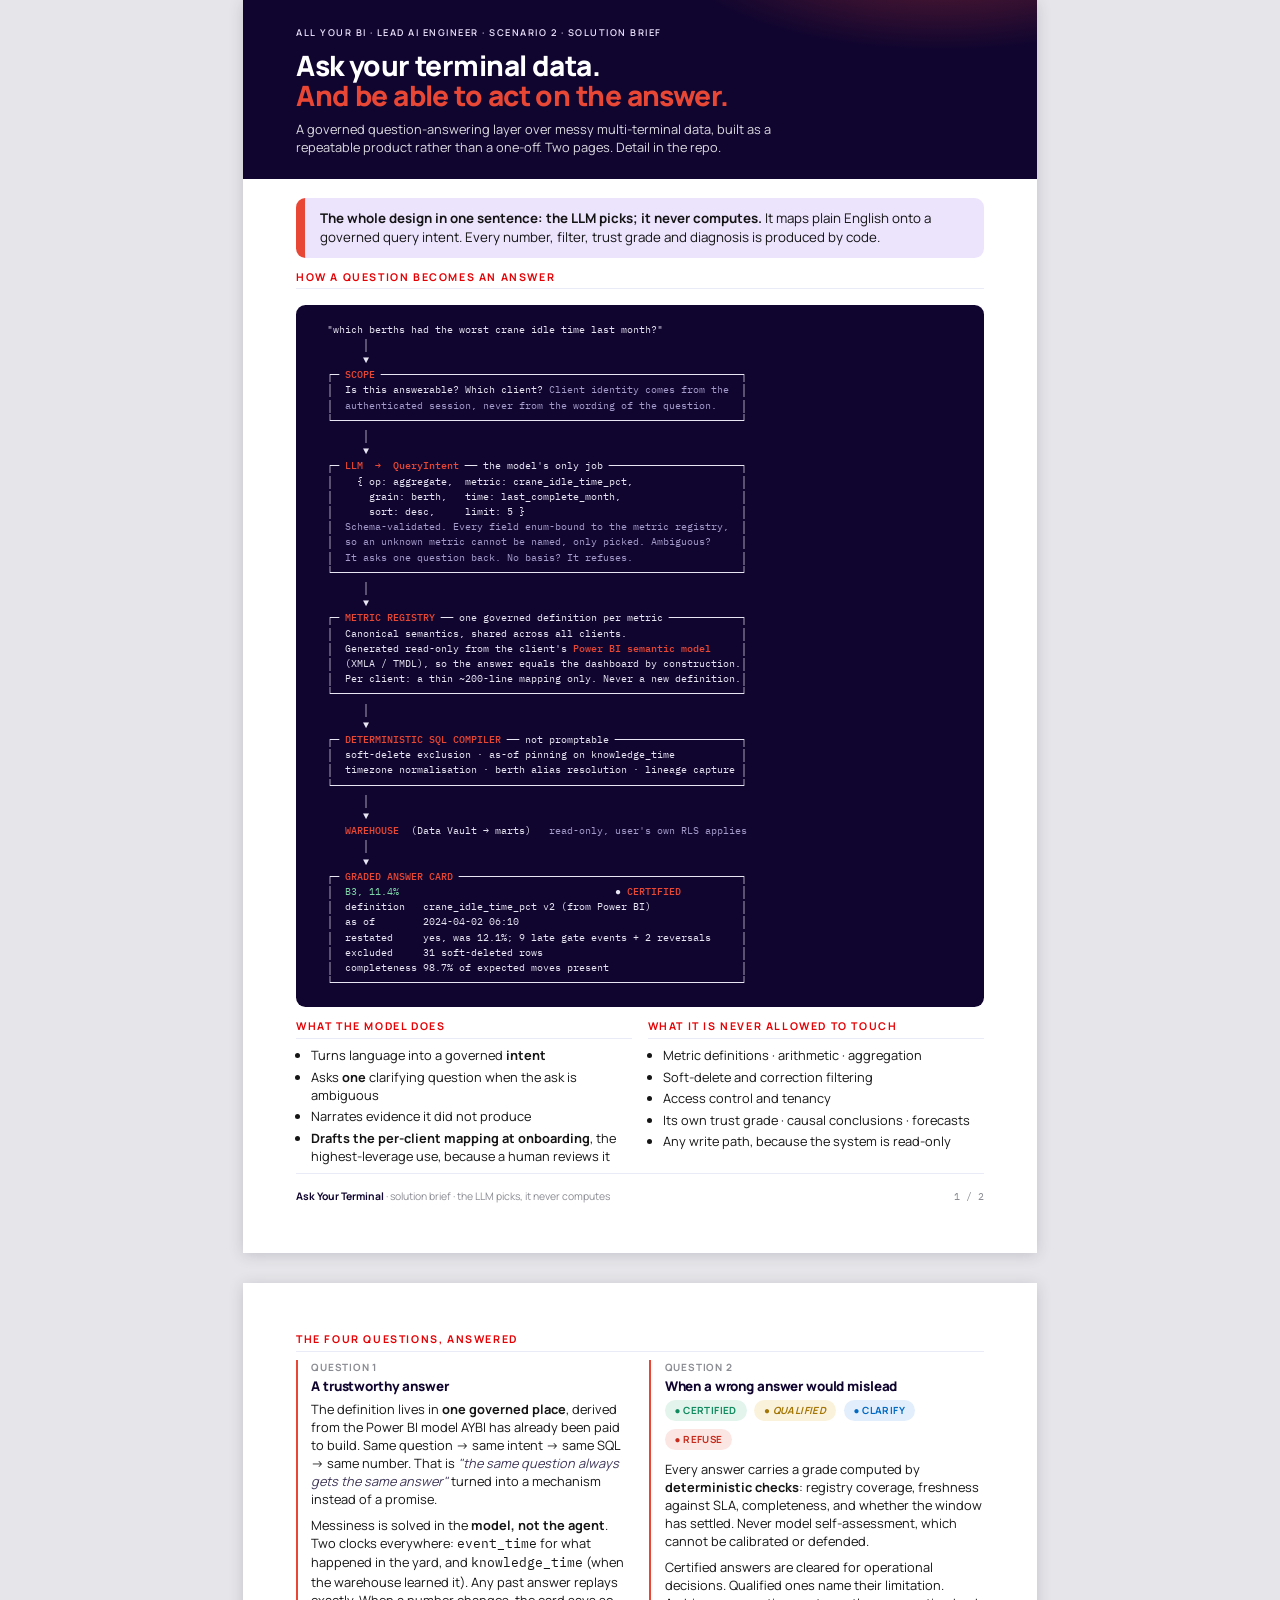
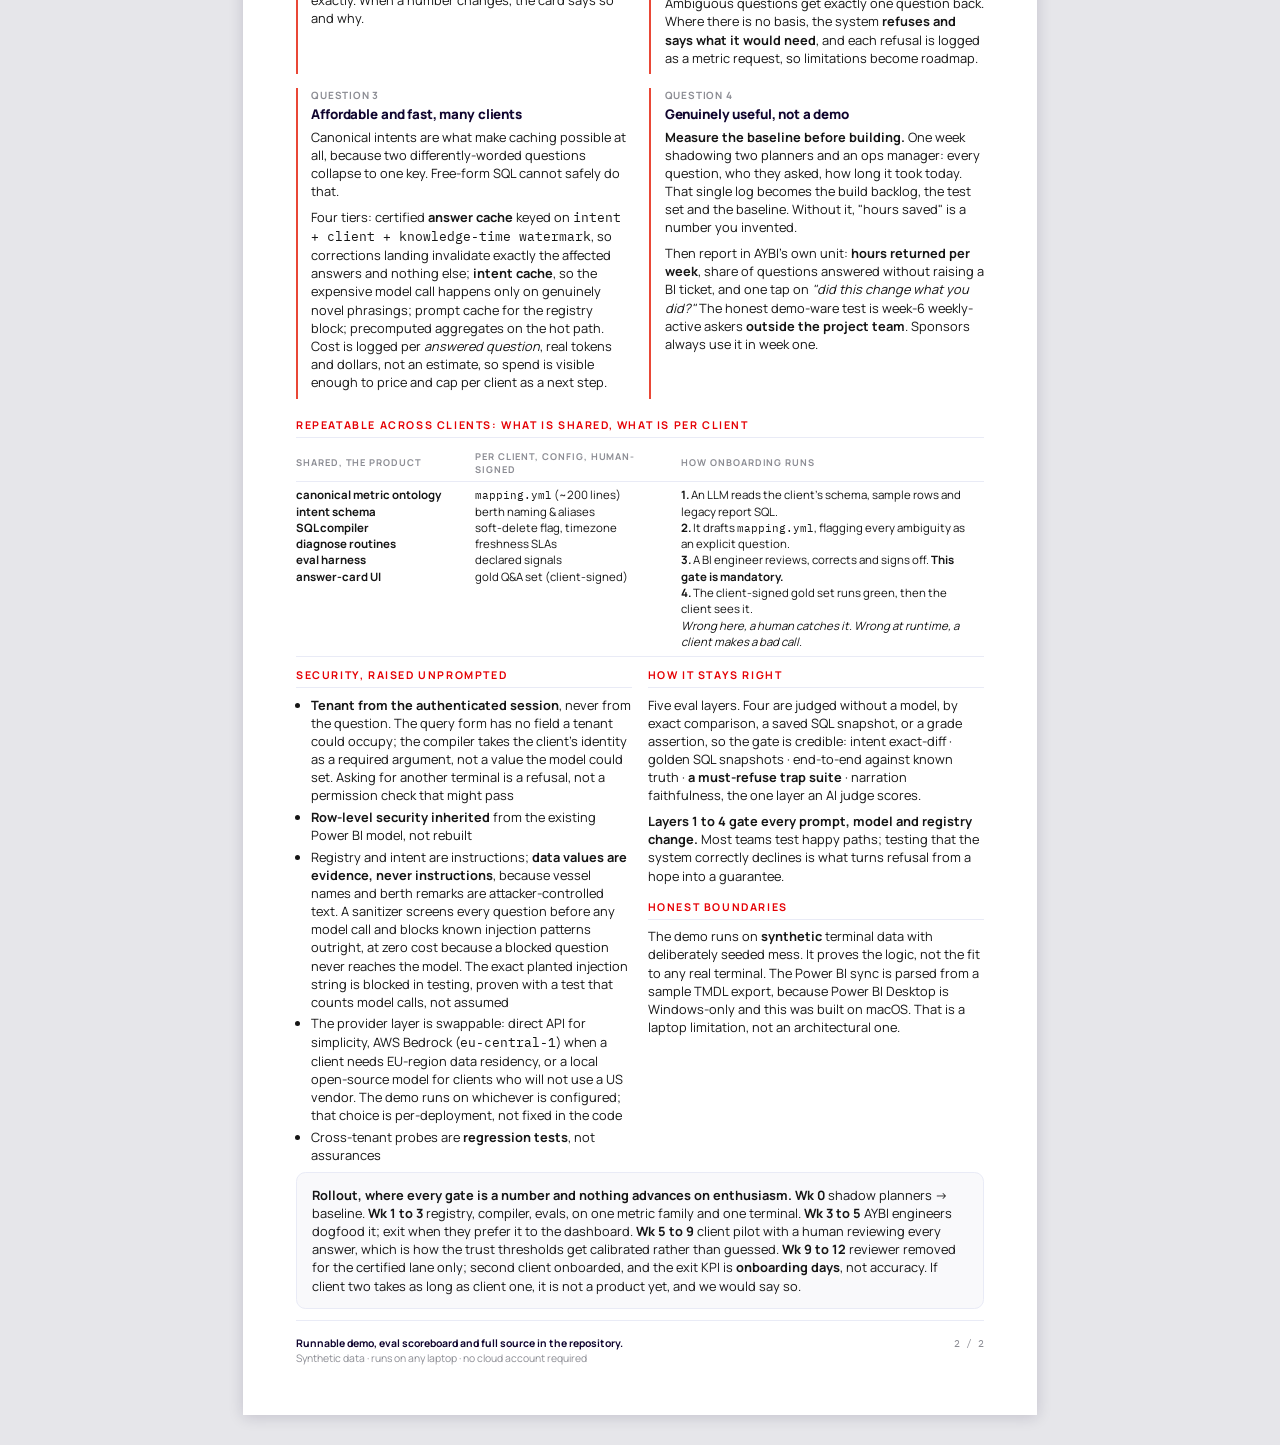
==== commit 90ba7a7b: "Fix stale README and two overclaims in the solution brief README.md was written before phase 1 lande" ====
--- a/SOLUTION_BRIEF.html
+++ b/SOLUTION_BRIEF.html
@@ -221,8 +221,8 @@
         invalidate exactly the affected answers and nothing else; <strong>intent
         cache</strong>, so the expensive model call happens only on genuinely novel
         phrasings; prompt cache for the registry block; precomputed aggregates on the hot
-        path. Cost is logged per <em>answered question</em> and capped per client, so the
-        spend is predictable enough to price.</p>
+        path. Cost is logged per <em>answered question</em>, real tokens and dollars, not an
+        estimate, so spend is visible enough to price and cap per client as a next step.</p>
     </div>
 
     <div class="blk">
@@ -269,8 +269,10 @@
           call and blocks known injection patterns outright, at zero cost because a
           blocked question never reaches the model. The exact planted injection string is
           blocked in testing, proven with a test that counts model calls, not assumed</li>
-        <li>EU-region endpoints, no training, no retention; a local open-source path for
-          clients who will not use a US vendor</li>
+        <li>The provider layer is swappable: direct API for simplicity, AWS Bedrock
+          (<code>eu-central-1</code>) when a client needs EU-region data residency, or a
+          local open-source model for clients who will not use a US vendor. The demo runs on
+          whichever is configured; that choice is per-deployment, not fixed in the code</li>
         <li>Cross-tenant probes are <strong>regression tests</strong>, not assurances</li>
       </ul>
     </div>
